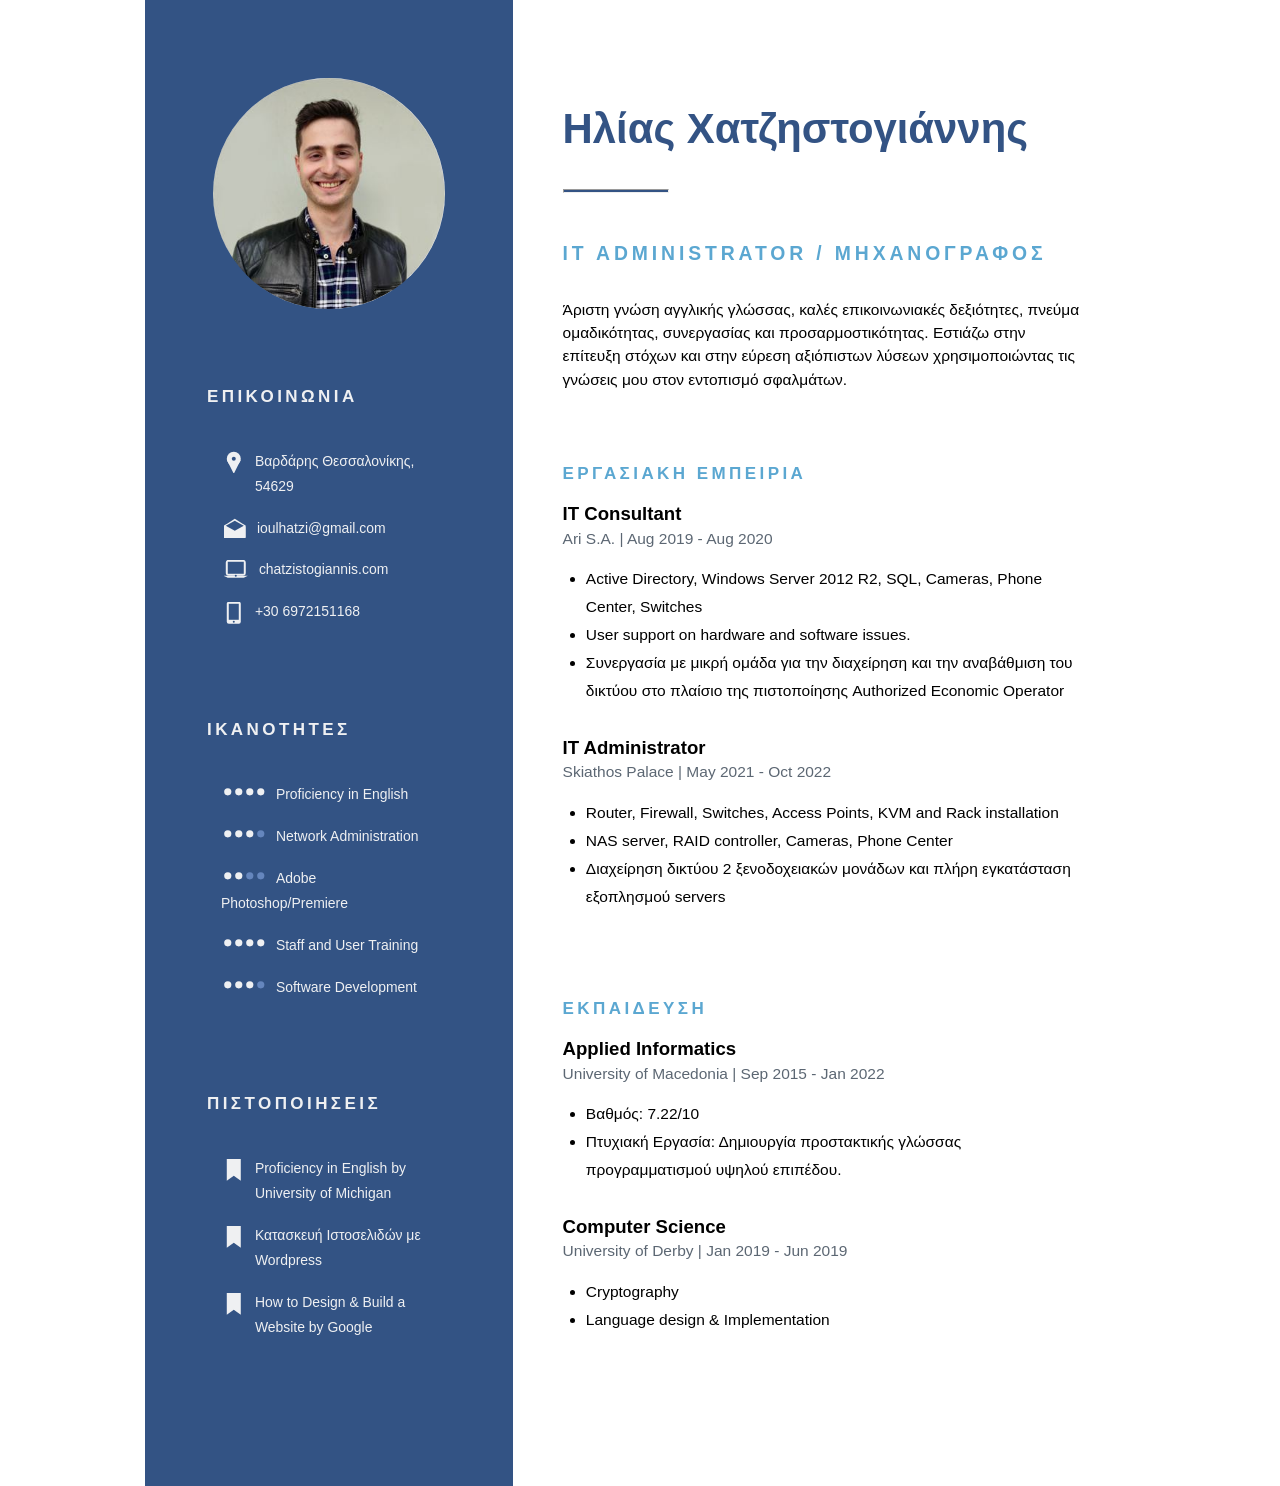
==== index.html @ c505139b "Initial Upload The core files" ====
<!DOCTYPE HTML>
<html>
	<head>
		<title>Ηλίας Χατζηστογιάννης - Ilias Chatzistogiannis</title>
		<meta name="description" content="Είμαι ο Ηλίας Χατζηστογιάννης και αυτή η σελίδα είναι το βιογραφικό μου σημείωμα. I am Ilias Chatzistogiannis and this page is my bio (CV).">
		<meta name="robots" content="index, nofollow">
		<meta charset="UTF-8">
		<meta name="google-site-verification" content="HahM0KrQglwc8ekzzWVrGLJrfPykYAit4gkiKJi67cs" />
		<meta name="author" content="Ilias Chatzistogiannis">
		<meta name="viewport" content="width=device-width, initial-scale=1, user-scalable=no">
		<link rel="stylesheet" href="styles.css">
	</head>
	<body>
		<div class="container">
			<div class="colgroup">
				<div class="col1 col-bg row1">
					<img src="eikona.jpg" alt="Πορτρέτο">
				</div>
				<div class="col2 row1">
					<h1>Ηλίας Χατζηστογιάννης</h1>
					<hr>
					<h2 class="accent">IT ADMINISTRATOR / ΜΗΧΑΝΟΓΡΑΦΟΣ</h2>
					<p>Άριστη γνώση αγγλικής γλώσσας, καλές επικοινωνιακές δεξιότητες, πνεύμα ομαδικότητας, συνεργασίας και προσαρμοστικότητας. Εστιάζω στην επίτευξη στόχων και στην εύρεση αξιόπιστων λύσεων χρησιμοποιώντας τις γνώσεις μου στον εντοπισμό σφαλμάτων.</p>
				</div>	
			</div>
			<div class="colgroup">
				<div class="col1 col-bg contact">
				<h3>ΕΠΙΚΟΙΝΩΝΙΑ</h3>
				<ul id="ul1">
					<li>
					<svg width="20" height="22"><circle cx="10" cy="7" r="7" fill="#EFF0F2"/>
					<circle cx="10" cy="7" r="2" fill="#335384"/>
					<polygon points="3,8 10,12 17,8 10,22" fill="#EFF0F2"/></svg>
					Βαρδάρης Θεσσαλονίκης, 54629</li>
					<li><svg width="22" height="20"><rect x="0" y="6" rx="2" ry="2" width="22" height="14" fill="#EFF0F2"/>
					<polygon points="0,7 11,0 22,7" fill="#EFF0F2"/>
					<polygon points="2,7 11,2 20,7 11,12" fill="#335384"/></svg>ioulhatzi@gmail.com</li>
					<li><svg width="24" height="19"><rect x="2" y="0" rx="3" ry="3" width="20" height="16" fill="#EFF0F2"/>
					<rect x="4" y="2" width="16" height="12" fill="#335384"/>
					<polygon points="0,16 24,16 20,18 4,18" fill="#EFF0F2"/>
					<circle cx="12" cy="16" r="1" fill="#335384"/>
					</svg>chatzistogiannis.com</li>
					<li><svg width="20" height="22"><rect x="3" y="0" rx="2" ry="2" width="14" height="22" fill="#EFF0F2"/>
					<rect x="5" y="2" width="10" height="16" fill="#335384"/>
					<circle cx="10" cy="20" r="1" fill="#335384"/>
					</svg>+30 6972151168</li>
				</ul>
				</div>			
				<div class="col2 exp">
						<h3 class="accent">ΕΡΓΑΣΙΑΚΗ ΕΜΠΕΙΡΙΑ</h3>
						<p><strong>IT Consultant</strong></br><span>Ari S.A. | Aug 2019 - Aug 2020</span></p>
						<ul>
							<li>Active Directory, Windows Server 2012 R2, SQL, Cameras, Phone Center, Switches</li>
							<li>User support on hardware and software issues.</li>
							<li>Συνεργασία με μικρή ομάδα για την διαχείρηση και την αναβάθμιση του δικτύου στο πλαίσιο της πιστοποίησης Authorized Economic Operator</li>
						</ul>
						<p><strong>IT Administrator</strong></br><span>Skiathos Palace | May 2021 - Oct 2022</span></p>
						<ul>
							<li>Router, Firewall, Switches, Access Points, KVM and Rack installation</li>
							<li>NAS server, RAID controller, Cameras, Phone Center</li>
							<li>Διαχείρηση δικτύου 2 ξενοδοχειακών μονάδων και πλήρη εγκατάσταση εξοπλησμού servers</li>
						</ul>
				</div>
			</div>
			<div class="colgroup">
				<div class="col1 col-bg skills">
					<h3>ΙΚΑΝΟΤΗΤΕΣ</h3>
					<ul id="ul2">
						<li><svg width="41" height="15"><circle cx="4" cy="7" r="3.6" fill="#EFF0F2"/>
						<circle cx="15" cy="7" r="3.6" fill="#EFF0F2"/>
						<circle cx="26" cy="7" r="3.6" fill="#EFF0F2"/>
						<circle cx="37" cy="7" r="3.6" fill="#EFF0F2"/>
						</svg>Proficiency in English</li>
						<li><svg width="41" height="15"><circle cx="4" cy="7" r="3.6" fill="#EFF0F2"/>
						<circle cx="15" cy="7" r="3.6" fill="#EFF0F2"/>
						<circle cx="26" cy="7" r="3.6" fill="#EFF0F2"/>
						<circle cx="37" cy="7" r="3.6" fill="#6586BD"/>
						</svg>Network Administration</li>
						<li><svg width="41" height="15"><circle cx="4" cy="7" r="3.6" fill="#EFF0F2"/>
						<circle cx="15" cy="7" r="3.6" fill="#EFF0F2"/>
						<circle cx="26" cy="7" r="3.6" fill="#6586BD"/>
						<circle cx="37" cy="7" r="3.6" fill="#6586BD"/>
						</svg>Adobe Photoshop/Premiere</li>
						<li><svg width="41" height="15"><circle cx="4" cy="7" r="3.6" fill="#EFF0F2"/>
						<circle cx="15" cy="7" r="3.6" fill="#EFF0F2"/>
						<circle cx="26" cy="7" r="3.6" fill="#EFF0F2"/>
						<circle cx="37" cy="7" r="3.6" fill="#EFF0F2"/>
						</svg>Staff and User Training</li>
						<li><svg width="41" height="15"><circle cx="4" cy="7" r="3.6" fill="#EFF0F2"/>
						<circle cx="15" cy="7" r="3.6" fill="#EFF0F2"/>
						<circle cx="26" cy="7" r="3.6" fill="#EFF0F2"/>
						<circle cx="37" cy="7" r="3.6" fill="#6586BD"/>
						</svg>Software Development</li>
					</ul>
				</div>
				
				<div class="col2 training">
					<h3 class="accent">ΕΚΠΑΙΔΕΥΣΗ</h3>
					<p><strong>Applied Informatics</strong></br><span>University of Macedonia | Sep 2015 - Jan 2022</span></p>
					<ul>
						<li>Βαθμός: 7.22/10</li>
						<li>Πτυχιακή Εργασία: Δημιουργία προστακτικής γλώσσας προγραμματισμού υψηλού επιπέδου.</li>
					</ul>
					<p><strong>Computer Science</strong></br><span>University of Derby | Jan 2019 - Jun 2019</span></p>
					<ul>
						<li>Cryptography</li>
						<li>Language design &#38; Implementation</li>
					</ul>
				</div>
			
			</div>
			<div class="colgroup">

					<div class="col1 col-bg certs">
					<h3>ΠΙΣΤΟΠΟΙΗΣΕΙΣ</h3>
					<ul id="ul3">
						<li><svg width="20" height="22">
						<polygon points="3,0 17,0 17,22 10,17 3,22" fill="#EFF0F2"/>
						</svg>Proficiency in English by University of Michigan</li>
						<li><svg width="20" height="22">
						<polygon points="3,0 17,0 17,22 10,17 3,22" fill="#EFF0F2"/>
						</svg>Κατασκευή Ιστοσελιδών με Wordpress</li>
						<li><svg width="20" height="22">
						<polygon points="3,0 17,0 17,22 10,17 3,22" fill="#EFF0F2"/>
						</svg>How to Design &#38; Build a Website by Google</li>
					</ul>
					</div>
					<div class="col2 empty">
					</div>
			</div>			

		</div>
		<script type="text/javascript">
			var ul1 = document.querySelector("#ul1");
			var ul2 = document.querySelector("#ul2");
			var ul3 = document.querySelector("#ul3");
			var windowheight = window.innerHeight;
			window.addEventListener('scroll', reveal);
			function reveal(){
				var revealtop1 = ul1.getBoundingClientRect().top;
				var revealtop2 = ul2.getBoundingClientRect().top;
				var revealtop3 = ul3.getBoundingClientRect().top;
				var revealpoint = 90;
				if (revealtop1 < windowheight - revealpoint){
					ul1.classList.add('ul1');
				}
				if (revealtop2 < windowheight - revealpoint){
					ul2.classList.add('ul2');
				}
				if (revealtop3 < windowheight + 50){
					ul3.classList.add('ul3');
				}
			}
		</script>
	</body>
</html>
---- styles.css ----
html{
	font-size: 15.5px;
}


body {
	margin: 0;
	font-family: Arial;
	padding: 0;
	line-height: 1.5rem;
	overflow-x: hidden;
}

h1 {
	font-size: clamp(0.8rem , 0.2rem + 3.4vw, 2.7rem);
	color: #335384;
	font-weight: 600;
	line-height: 1.5em;
	white-space: pre;
}

hr{
	background-color: #335384;
	width: 20%;
	height: 2px;
	margin-left: 0;
	margin-bottom: 2em;
	animation: slide 1.7s 1 forwards;
}

@keyframes slide {
  from {
    transform: translateX(420%);
	opacity: 0.05;
  }
  to {
    transform: translateX(0%);
	opacity: 1;
  }
}

strong{
	font-size: 1.2rem;
}

h2, h3 {
	letter-spacing: 0.2em;
	white-space: pre;
	font-weight: 550;
}

h2 {
	font-size: clamp(0.6rem , 0.1rem + 3vw, 1.25rem);
	line-height: 3em;
}

h3 {
	font-size: 1.1rem;
}

.accent {
	color: #5BA7D1;
}

p span {
	color: #5c6773;
}

.col-bg {
	background-color: #335384;
	color: #EFF0F2;
} 

.col1 {
	width: 28%;
	padding: 2em 4em 7em 4em;
}

.col2 {
	width: 60%;
	padding: 2em 3.2em;
}

/* Layout */

.container{
	margin: 0 auto;
	width: 100%;
	max-width: 990px;
}

.colgroup{
	display: flex;
	justify-content: space-between;
}

img{
	width: 95%;
	height: auto;
	border-radius: 50%;
	display: block;
    margin: 0.5em auto;
}

ul{
	padding: 0.5em 1em;
	line-height: 1.8em;
}

.col2 ul{
	padding: 0 0 1em 1.5em;
}

.col1 ul{
	font-size: 0.9rem;
	list-style-type: none;
}

.col1 ul li{
	margin: 1.2em 0;
}

.col2 ul > li::marker {
  font-weight: 900;
}

svg {
	padding: 0.2em 0.8em 0.3em 0.2em;
	display: inline-block;
	vertical-align: middle;
	float: left; 
}

.row1{
	padding-top: 4.5em;
}

.contact {
	margin-bottom: -15em;
	margin-top: -6.5em;
}

.exp {
	margin-top: -1.5em;
}

.skills {
	margin-top: -19.5em;
}

.training {
	margin-top: -1.5em;
}

.certs {
	margin-top: -22.7em;
}

@media (max-width: 946px){	
	html, body {
		width: 100%;
		height: 100%;
		margin: 0px;
		padding: 0px;
	}
	
	.colgroup{
		flex-direction: column;
		width: 100%;
	}
	
	.contact, .exp, .skills, .training, .certs, .row1{
		margin: 0;
		width: 100%;
		padding: 2em 0;
		max-width: 946px;
	}	
	
	img{
		width: 30%;
		padding: 0;
	}
	
	hr{
		opacity: 0.05;
		margin-left: 40%;
		animation: rota 1.6s 1 forwards;
	}
	
	body {
		text-align: center;
	}
	
	.container{
		max-width: 946px;
	}
	
	svg , ul > li::marker {
		float: none; 	
	}
	
	
	svg {
		padding: 0.1em 0.5em 0.15em 0em;
	}
	
	.empty{
		display: none;
	}
	
	h1 {
		font-size: clamp(1.55rem , 0.5rem + 4.4vw, 2.55rem);
		line-height: 1em;
	}
	
	h2 {
		font-size: 1.1rem;
		white-space: normal;
		line-height: 1.5em;
	}
	
	@keyframes rota {
	  from {
		transform: rotate(0deg);
		opacity: 0.05;
	  }
	  to {
		transform: rotate(360deg);
		opacity: 1;
	  }
	}
	
	p {
		width:88%;
		margin: auto;
	}
	ul {
		width:75%;
		margin: auto;
	}
	
	#ul1 {
		line-height: 1.5em;
		padding: 0.2em 1em;
		opacity: 0;
		transform: translateX(120%);
	}
	
	.ul1 {
		animation: slide 1.2s ease forwards;
	}
	@keyframes slide {
		from {
			transform: translateX(120%);
			opacity: 0.3;
		}
		to {
			transform: translateX(0%);
			opacity: 1;
		}
	}
	
	#ul2 {
		opacity: 0;
		transform: translateX(-120%);
	}
	
	.ul2 {
		animation: slide2 1.2s ease forwards;
	}
	@keyframes slide2 {
		from {
			transform: translateX(-120%);
			opacity: 0.3;
		}
		to {
			transform: translateX(0%);
			opacity: 1;
		}
	}
	
	#ul3 {
		opacity: 0;
		transform: translateY(120%);
	}
	
	.ul3 {
		animation: slide3 1.2s ease forwards;
	}
	@keyframes slide3 {
		from {
			transform: translateY(120%);
			opacity: 0.3;
		}
		to {
			transform: translateY(0%);
			opacity: 1;
		}
	}

	
}
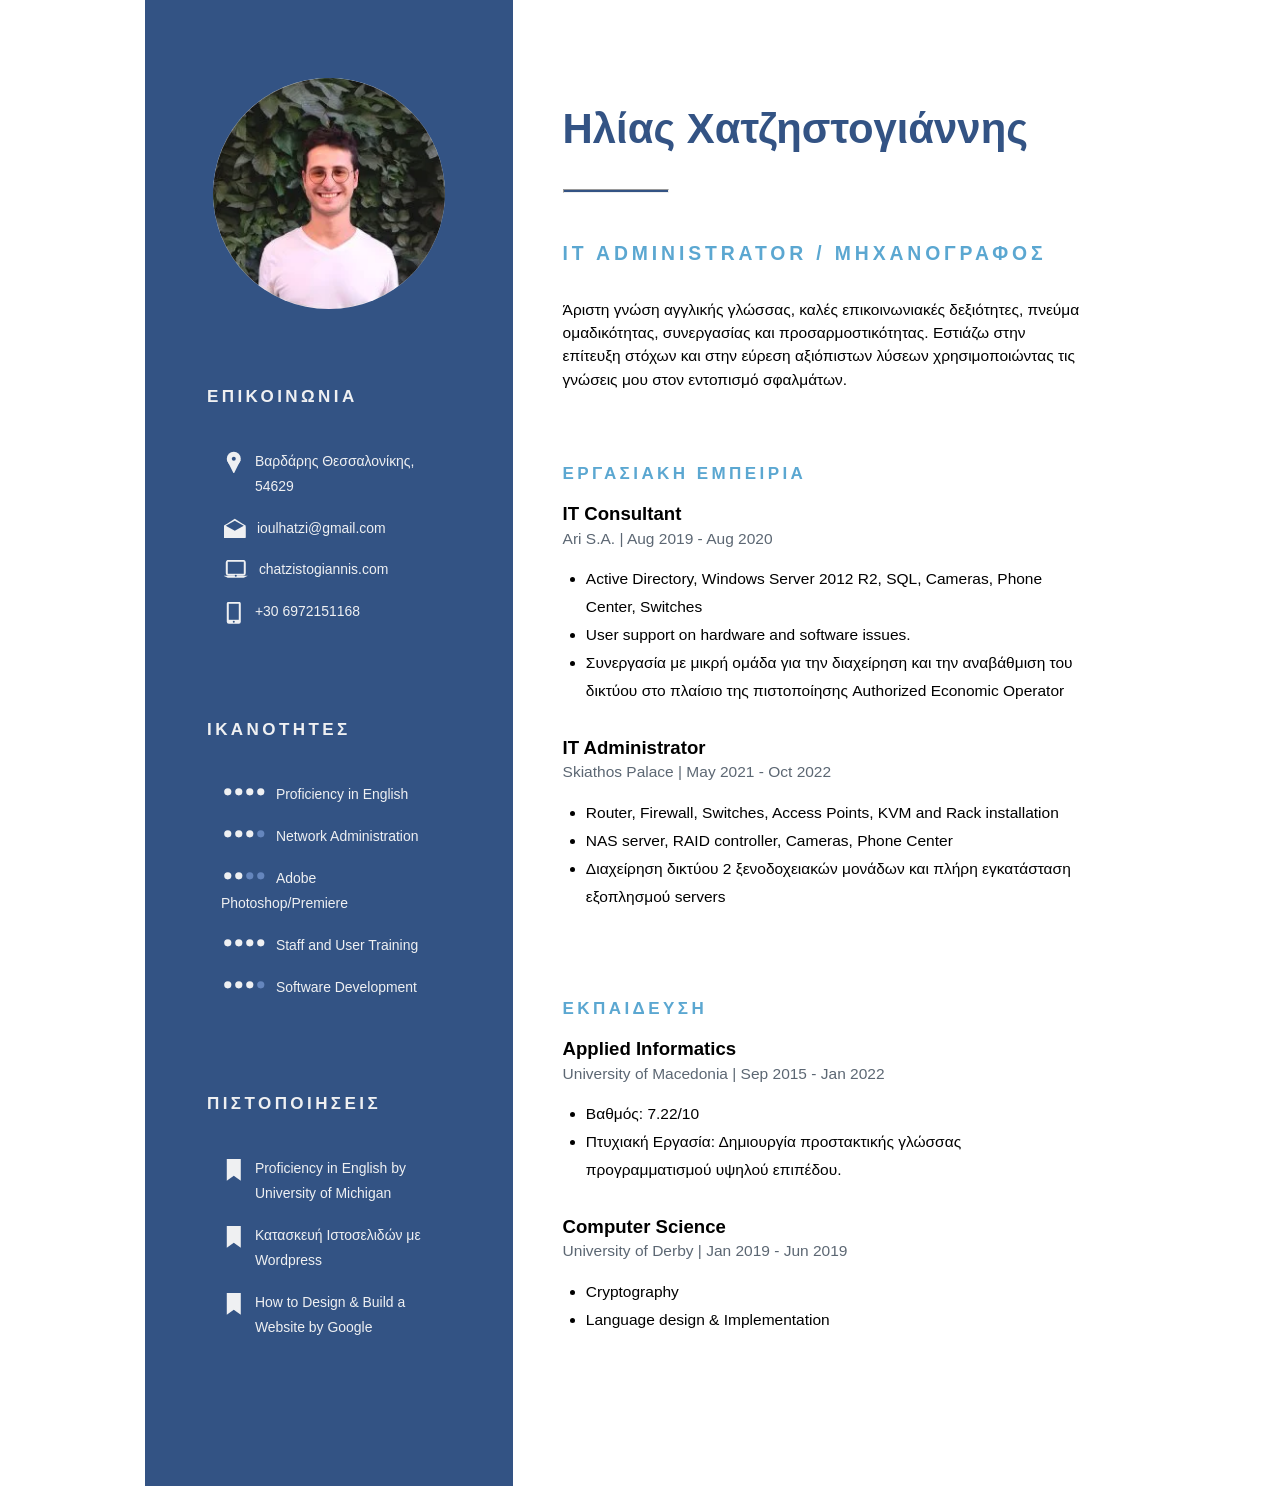
==== commit 16377596: "Update profile image Update profile image to webp to reduce site and increase quallity" ====
--- a/index.html
+++ b/index.html
@@ -14,7 +14,7 @@
 		<div class="container">
 			<div class="colgroup">
 				<div class="col1 col-bg row1">
-					<img src="eikona.jpg" alt="Πορτρέτο">
+					<img src="eikona.webp" alt="Πορτρέτο">
 				</div>
 				<div class="col2 row1">
 					<h1>Ηλίας Χατζηστογιάννης</h1>
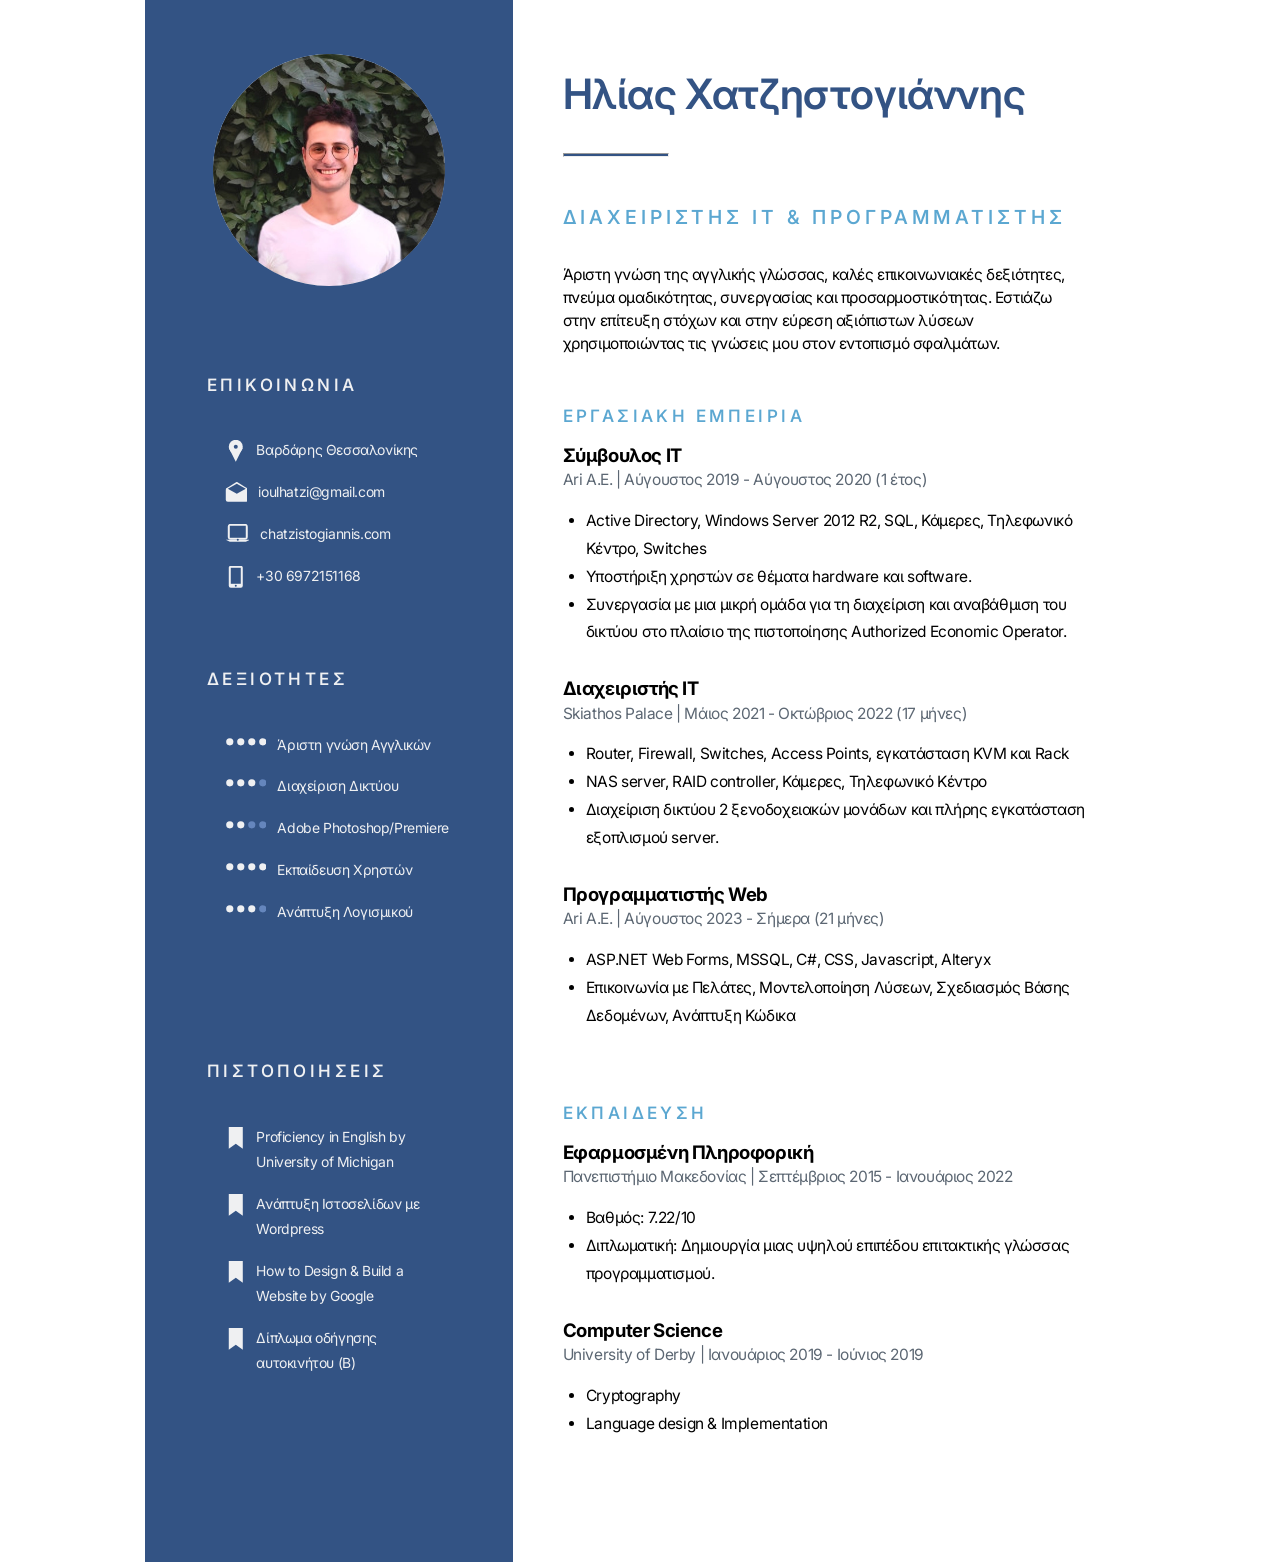
==== commit 1aef73e0: "Updated CV content and view Added new image, Added English language, Added recent work experience, C" ====
--- a/index.html
+++ b/index.html
@@ -1,26 +1,28 @@
 <!DOCTYPE HTML>
 <html>
 	<head>
-		<title>Ηλίας Χατζηστογιάννης - Ilias Chatzistogiannis</title>
-		<meta name="description" content="Είμαι ο Ηλίας Χατζηστογιάννης και αυτή η σελίδα είναι το βιογραφικό μου σημείωμα. I am Ilias Chatzistogiannis and this page is my bio (CV).">
+		<title>Ηλίας Χατζηστογιάννης</title>
+		<meta name="description" content="Είμαι ο Ηλίας Χατζηστογιάννης και αυτή η σελίδα είναι το βιογραφικό μου (CV). Είμαι ο Ηλίας Χατζηστογιάννης και αυτή η σελίδα είναι το βιογραφικό μου (CV).">
 		<meta name="robots" content="index, nofollow">
 		<meta charset="UTF-8">
-		<meta name="google-site-verification" content="HahM0KrQglwc8ekzzWVrGLJrfPykYAit4gkiKJi67cs" />
-		<meta name="author" content="Ilias Chatzistogiannis">
+		<meta name="author" content="Ηλίας Χατζηστογιάννης">
 		<meta name="viewport" content="width=device-width, initial-scale=1, user-scalable=no">
 		<link rel="stylesheet" href="styles.css">
+		<link rel="preconnect" href="https://fonts.googleapis.com">
+		<link rel="preconnect" href="https://fonts.gstatic.com" crossorigin>
+		<link href="https://fonts.googleapis.com/css2?family=Inter:wght@100..900&display=swap" rel="stylesheet">
 	</head>
 	<body>
 		<div class="container">
 			<div class="colgroup">
 				<div class="col1 col-bg row1">
-					<img src="eikona.webp" alt="Πορτρέτο">
+					<img src="eikona.webp" alt="Πορτραίτο">
 				</div>
 				<div class="col2 row1">
 					<h1>Ηλίας Χατζηστογιάννης</h1>
 					<hr>
-					<h2 class="accent">IT ADMINISTRATOR / ΜΗΧΑΝΟΓΡΑΦΟΣ</h2>
-					<p>Άριστη γνώση αγγλικής γλώσσας, καλές επικοινωνιακές δεξιότητες, πνεύμα ομαδικότητας, συνεργασίας και προσαρμοστικότητας. Εστιάζω στην επίτευξη στόχων και στην εύρεση αξιόπιστων λύσεων χρησιμοποιώντας τις γνώσεις μου στον εντοπισμό σφαλμάτων.</p>
+					<h2 class="accent">ΔΙΑΧΕΙΡΙΣΤΗΣ IT &amp; ΠΡΟΓΡΑΜΜΑΤΙΣΤΗΣ</h2>
+					<p>Άριστη γνώση της αγγλικής γλώσσας, καλές επικοινωνιακές δεξιότητες, πνεύμα ομαδικότητας, συνεργασίας και προσαρμοστικότητας. Εστιάζω στην επίτευξη στόχων και στην εύρεση αξιόπιστων λύσεων χρησιμοποιώντας τις γνώσεις μου στον εντοπισμό σφαλμάτων.</p>
 				</div>	
 			</div>
 			<div class="colgroup">
@@ -31,7 +33,7 @@
 					<svg width="20" height="22"><circle cx="10" cy="7" r="7" fill="#EFF0F2"/>
 					<circle cx="10" cy="7" r="2" fill="#335384"/>
 					<polygon points="3,8 10,12 17,8 10,22" fill="#EFF0F2"/></svg>
-					Βαρδάρης Θεσσαλονίκης, 54629</li>
+					Βαρδάρης Θεσσαλονίκης</li>
 					<li><svg width="22" height="20"><rect x="0" y="6" rx="2" ry="2" width="22" height="14" fill="#EFF0F2"/>
 					<polygon points="0,7 11,0 22,7" fill="#EFF0F2"/>
 					<polygon points="2,7 11,2 20,7 11,12" fill="#335384"/></svg>ioulhatzi@gmail.com</li>
@@ -48,63 +50,68 @@
 				</div>			
 				<div class="col2 exp">
 						<h3 class="accent">ΕΡΓΑΣΙΑΚΗ ΕΜΠΕΙΡΙΑ</h3>
-						<p><strong>IT Consultant</strong></br><span>Ari S.A. | Aug 2019 - Aug 2020</span></p>
+						<p><strong>Σύμβουλος IT</strong></br><span>Ari A.E. | Αύγουστος 2019 - Αύγουστος 2020 (1 έτος)</span></p>
 						<ul>
-							<li>Active Directory, Windows Server 2012 R2, SQL, Cameras, Phone Center, Switches</li>
-							<li>User support on hardware and software issues.</li>
-							<li>Συνεργασία με μικρή ομάδα για την διαχείρηση και την αναβάθμιση του δικτύου στο πλαίσιο της πιστοποίησης Authorized Economic Operator</li>
+							<li>Active Directory, Windows Server 2012 R2, SQL, Κάμερες, Τηλεφωνικό Κέντρο, Switches</li>
+							<li>Υποστήριξη χρηστών σε θέματα hardware και software.</li>
+							<li>Συνεργασία με μια μικρή ομάδα για τη διαχείριση και αναβάθμιση του δικτύου στο πλαίσιο της πιστοποίησης Authorized Economic Operator.</li>
 						</ul>
-						<p><strong>IT Administrator</strong></br><span>Skiathos Palace | May 2021 - Oct 2022</span></p>
+						<p><strong>Διαχειριστής IT</strong></br><span>Skiathos Palace | Μάιος 2021 - Οκτώβριος 2022 (17 μήνες)</span></p>
 						<ul>
-							<li>Router, Firewall, Switches, Access Points, KVM and Rack installation</li>
-							<li>NAS server, RAID controller, Cameras, Phone Center</li>
-							<li>Διαχείρηση δικτύου 2 ξενοδοχειακών μονάδων και πλήρη εγκατάσταση εξοπλησμού servers</li>
+							<li>Router, Firewall, Switches, Access Points, εγκατάσταση KVM και Rack</li>
+							<li>NAS server, RAID controller, Κάμερες, Τηλεφωνικό Κέντρο</li>
+							<li>Διαχείριση δικτύου 2 ξενοδοχειακών μονάδων και πλήρης εγκατάσταση εξοπλισμού server.</li>
+						</ul>
+						<p><strong>Προγραμματιστής Web</strong></br><span>Ari A.E. | Αύγουστος 2023 - Σήμερα (21 μήνες)</span></p>
+						<ul>
+							<li>ASP.NET Web Forms, MSSQL, C#, CSS, Javascript, Alteryx</li>
+							<li>Επικοινωνία με Πελάτες, Μοντελοποίηση Λύσεων, Σχεδιασμός Βάσης Δεδομένων, Ανάπτυξη Κώδικα</li>
 						</ul>
 				</div>
 			</div>
 			<div class="colgroup">
 				<div class="col1 col-bg skills">
-					<h3>ΙΚΑΝΟΤΗΤΕΣ</h3>
+					<h3>ΔΕΞΙΟΤΗΤΕΣ</h3>
 					<ul id="ul2">
 						<li><svg width="41" height="15"><circle cx="4" cy="7" r="3.6" fill="#EFF0F2"/>
 						<circle cx="15" cy="7" r="3.6" fill="#EFF0F2"/>
 						<circle cx="26" cy="7" r="3.6" fill="#EFF0F2"/>
 						<circle cx="37" cy="7" r="3.6" fill="#EFF0F2"/>
-						</svg>Proficiency in English</li>
+						</svg>Άριστη γνώση Αγγλικών</li>
 						<li><svg width="41" height="15"><circle cx="4" cy="7" r="3.6" fill="#EFF0F2"/>
 						<circle cx="15" cy="7" r="3.6" fill="#EFF0F2"/>
 						<circle cx="26" cy="7" r="3.6" fill="#EFF0F2"/>
 						<circle cx="37" cy="7" r="3.6" fill="#6586BD"/>
-						</svg>Network Administration</li>
+						</svg>Διαχείριση Δικτύου</li>
 						<li><svg width="41" height="15"><circle cx="4" cy="7" r="3.6" fill="#EFF0F2"/>
 						<circle cx="15" cy="7" r="3.6" fill="#EFF0F2"/>
 						<circle cx="26" cy="7" r="3.6" fill="#6586BD"/>
 						<circle cx="37" cy="7" r="3.6" fill="#6586BD"/>
-						</svg>Adobe Photoshop/Premiere</li>
+						</svg><span style="white-space: nowrap;">Adobe Photoshop/Premiere</span></li>
 						<li><svg width="41" height="15"><circle cx="4" cy="7" r="3.6" fill="#EFF0F2"/>
 						<circle cx="15" cy="7" r="3.6" fill="#EFF0F2"/>
 						<circle cx="26" cy="7" r="3.6" fill="#EFF0F2"/>
 						<circle cx="37" cy="7" r="3.6" fill="#EFF0F2"/>
-						</svg>Staff and User Training</li>
+						</svg>Εκπαίδευση Χρηστών</li>
 						<li><svg width="41" height="15"><circle cx="4" cy="7" r="3.6" fill="#EFF0F2"/>
 						<circle cx="15" cy="7" r="3.6" fill="#EFF0F2"/>
 						<circle cx="26" cy="7" r="3.6" fill="#EFF0F2"/>
 						<circle cx="37" cy="7" r="3.6" fill="#6586BD"/>
-						</svg>Software Development</li>
+						</svg>Ανάπτυξη Λογισμικού</li>
 					</ul>
 				</div>
 				
 				<div class="col2 training">
 					<h3 class="accent">ΕΚΠΑΙΔΕΥΣΗ</h3>
-					<p><strong>Applied Informatics</strong></br><span>University of Macedonia | Sep 2015 - Jan 2022</span></p>
+					<p><strong>Εφαρμοσμένη Πληροφορική</strong></br><span>Πανεπιστήμιο Μακεδονίας | Σεπτέμβριος 2015 - Ιανουάριος 2022</span></p>
 					<ul>
 						<li>Βαθμός: 7.22/10</li>
-						<li>Πτυχιακή Εργασία: Δημιουργία προστακτικής γλώσσας προγραμματισμού υψηλού επιπέδου.</li>
+						<li>Διπλωματική: Δημιουργία μιας υψηλού επιπέδου επιτακτικής γλώσσας προγραμματισμού.</li>
 					</ul>
-					<p><strong>Computer Science</strong></br><span>University of Derby | Jan 2019 - Jun 2019</span></p>
+					<p><strong>Computer Science</strong></br><span>University of Derby | Ιανουάριος 2019 - Ιούνιος 2019</span></p>
 					<ul>
 						<li>Cryptography</li>
-						<li>Language design &#38; Implementation</li>
+						<li>Language design &amp; Implementation</li>
 					</ul>
 				</div>
 			
@@ -119,10 +126,13 @@
 						</svg>Proficiency in English by University of Michigan</li>
 						<li><svg width="20" height="22">
 						<polygon points="3,0 17,0 17,22 10,17 3,22" fill="#EFF0F2"/>
-						</svg>Κατασκευή Ιστοσελιδών με Wordpress</li>
+						</svg>Ανάπτυξη Ιστοσελίδων με Wordpress</li>
 						<li><svg width="20" height="22">
 						<polygon points="3,0 17,0 17,22 10,17 3,22" fill="#EFF0F2"/>
-						</svg>How to Design &#38; Build a Website by Google</li>
+						</svg>How to Design &amp; Build a Website by Google</li>
+						<li><svg width="20" height="22">
+						<polygon points="3,0 17,0 17,22 10,17 3,22" fill="#EFF0F2"/>
+						</svg>Δίπλωμα οδήγησης αυτοκινήτου (Β)</li>
 					</ul>
 					</div>
 					<div class="col2 empty">
--- a/styles.css
+++ b/styles.css
@@ -5,10 +5,11 @@
 
 body {
 	margin: 0;
-	font-family: Arial;
+	font-family: 'Inter', sans-serif;
 	padding: 0;
 	line-height: 1.5rem;
 	overflow-x: hidden;
+	letter-spacing: -0.4px;
 }
 
 h1 {
@@ -17,6 +18,7 @@
 	font-weight: 600;
 	line-height: 1.5em;
 	white-space: pre;
+	margin-block-start: 16px;
 }
 
 hr{
@@ -73,7 +75,7 @@
 
 .col1 {
 	width: 28%;
-	padding: 2em 4em 7em 4em;
+	padding: 2rem 4rem 0px 4rem;
 }
 
 .col2 {
@@ -103,7 +105,7 @@
 }
 
 ul{
-	padding: 0.5em 1em;
+	padding: 0.5rem 0rem 0.5rem 1rem;
 	line-height: 1.8em;
 }
 
@@ -132,29 +134,31 @@
 }
 
 .row1{
-	padding-top: 4.5em;
+	padding-top: 3rem;
 }
 
 .contact {
 	margin-bottom: -15em;
-	margin-top: -6.5em;
+	margin-top: -5rem;
 }
 
 .exp {
-	margin-top: -1.5em;
-}
-
-.skills {
-	margin-top: -19.5em;
+	margin-top: -3rem;
+}
+
+.skills{
+	margin-top: -30.5rem;
+}
+
+.certs {
+	margin-top: -31.5rem;
 }
 
 .training {
-	margin-top: -1.5em;
-}
-
-.certs {
-	margin-top: -22.7em;
-}
+	margin-top: -2.5rem;
+}
+
+
 
 @media (max-width: 946px){	
 	html, body {
@@ -301,3 +305,68 @@
 	
 }
 
+@media print {
+	html{
+		width: 100%!important;
+	}
+	
+	#ul1 {
+    transform: translateX(0%);
+    opacity: 1;
+  }
+  #ul2 {
+    transform: translateX(0%);
+    opacity: 1;
+  }
+  #ul3 {
+    transform: translateY(0%);
+    opacity: 1;
+  }
+  hr {
+    transform: translateX(0%);
+    opacity: 1;
+  }
+	
+  hr {
+    transform: none;
+    opacity: 1;
+    animation: none;
+  }
+  
+  .skills{
+		margin-top: -30.5rem;
+	}
+	
+	.certs {
+	margin-top: -26rem;
+}
+  
+  .ul1, .ul2, .ul3 {
+    transform: none;
+    opacity: 1;
+    animation: none;
+  }
+	
+  .colgroup {
+    display: flex;
+    flex-direction: row;
+    justify-content: space-between;
+  }
+  .col1 {
+    width: 28%;
+    padding: 0.5rem 1rem 0px 1rem;
+  }
+  .col2 {
+    width: 60%;
+    padding: 0.5em 0.8em;
+  }
+  img {
+    width: 95%;
+  }
+  body {
+    text-align: left;
+  }
+  svg {
+    float: left;
+  }
+}
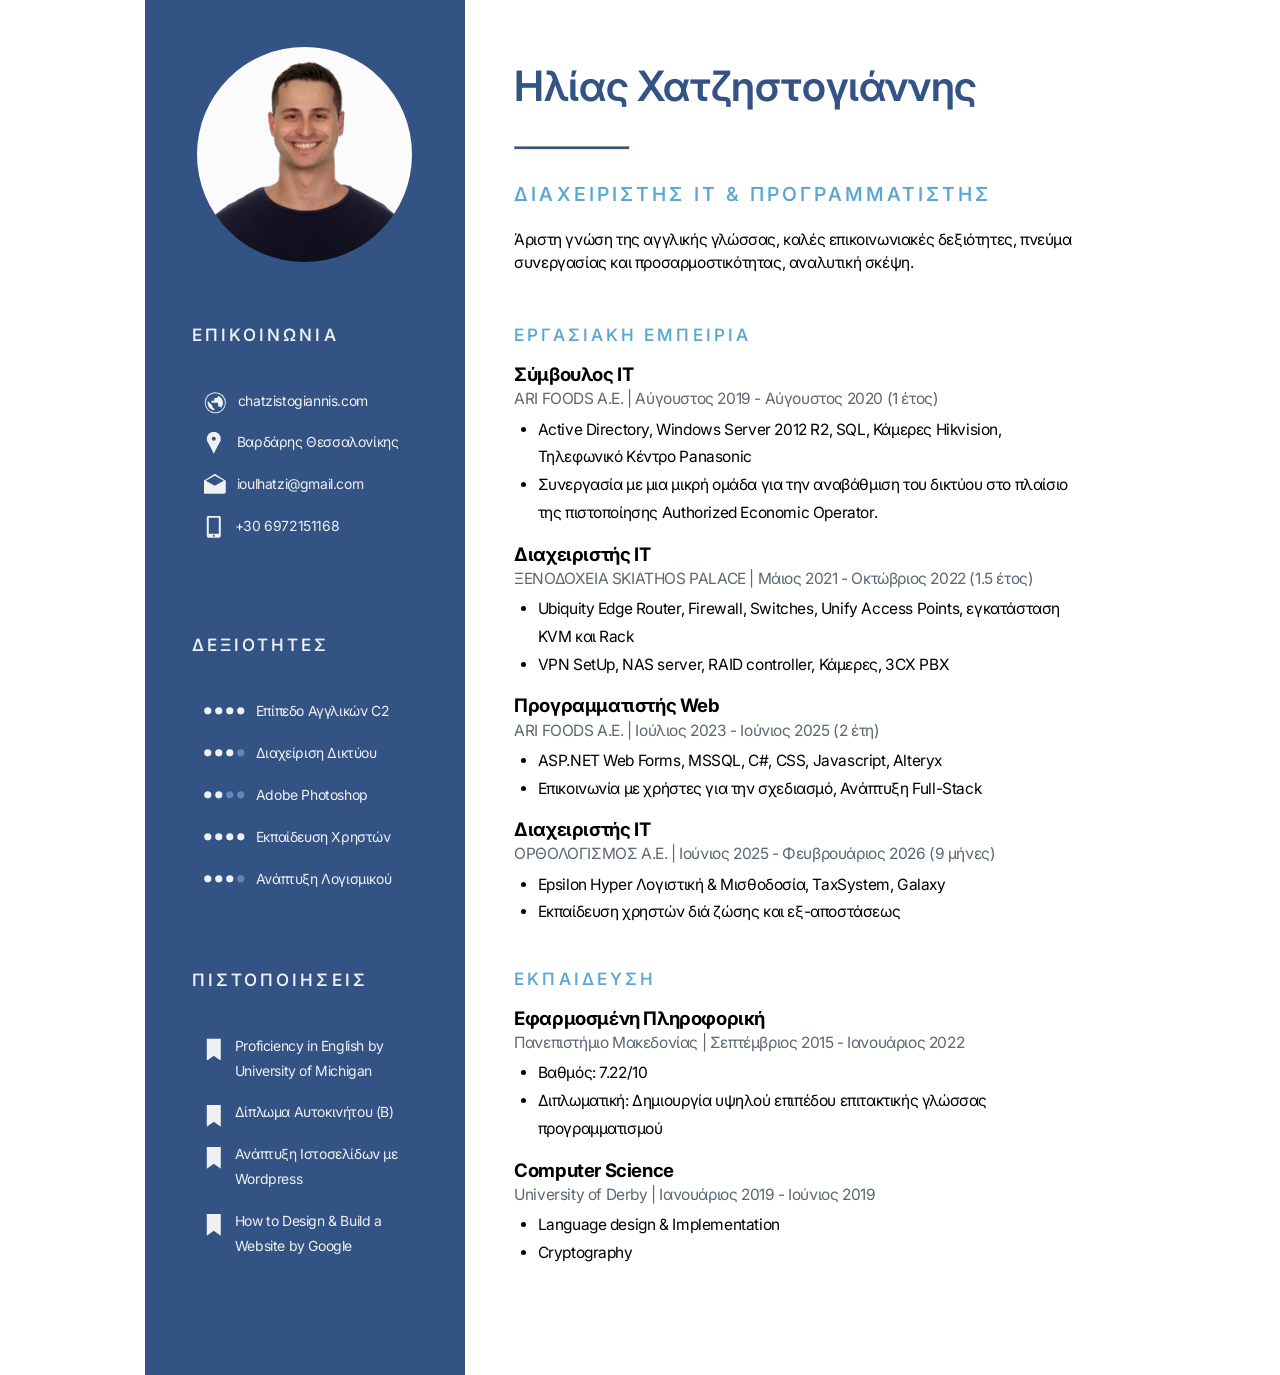
==== commit d81e44e2: "2026 Update · Added work expirience. · Improved PDF printing for A4 100%zoom · Adjusted Margins" ====
--- a/index.html
+++ b/index.html
@@ -22,26 +22,25 @@
 					<h1>Ηλίας Χατζηστογιάννης</h1>
 					<hr>
 					<h2 class="accent">ΔΙΑΧΕΙΡΙΣΤΗΣ IT &amp; ΠΡΟΓΡΑΜΜΑΤΙΣΤΗΣ</h2>
-					<p>Άριστη γνώση της αγγλικής γλώσσας, καλές επικοινωνιακές δεξιότητες, πνεύμα ομαδικότητας, συνεργασίας και προσαρμοστικότητας. Εστιάζω στην επίτευξη στόχων και στην εύρεση αξιόπιστων λύσεων χρησιμοποιώντας τις γνώσεις μου στον εντοπισμό σφαλμάτων.</p>
+					<p>Άριστη γνώση της αγγλικής γλώσσας, καλές επικοινωνιακές δεξιότητες, πνεύμα συνεργασίας και προσαρμοστικότητας, αναλυτική σκέψη.</p>
 				</div>	
 			</div>
 			<div class="colgroup">
 				<div class="col1 col-bg contact">
 				<h3>ΕΠΙΚΟΙΝΩΝΙΑ</h3>
 				<ul id="ul1">
+					<li> <svg width="23" height="24" viewBox="0 0 24 24">
+						<circle cx="12" cy="12" r="11" fill="#EFF0F2"/>
+						<path d="M12 2C6.48 2 2 6.48 2 12s4.48 10 10 10 10-4.48 10-10S17.52 2 12 2zm-1 17.93c-3.95-.49-7-3.85-7-7.93 0-.62.08-1.21.21-1.79L9 15v1c0 1.1.9 2 2 2v1.93zm6.9-2.54c-.26-.81-1-1.39-1.9-1.39h-1v-3c0-.55-.45-1-1-1H8v-2h2c.55 0 1-.45 1-1V7h2c1.1 0 2-.9 2-2v-.41c2.93 1.19 5 4.06 5 7.41 0 2.08-.8 3.97-2.1 5.39z" fill="#335384"/>
+					</svg>chatzistogiannis.com</li>
 					<li>
-					<svg width="20" height="22"><circle cx="10" cy="7" r="7" fill="#EFF0F2"/>
+					<svg width="22" height="22"><circle cx="10" cy="7" r="7" fill="#EFF0F2"/>
 					<circle cx="10" cy="7" r="2" fill="#335384"/>
 					<polygon points="3,8 10,12 17,8 10,22" fill="#EFF0F2"/></svg>
 					Βαρδάρης Θεσσαλονίκης</li>
 					<li><svg width="22" height="20"><rect x="0" y="6" rx="2" ry="2" width="22" height="14" fill="#EFF0F2"/>
 					<polygon points="0,7 11,0 22,7" fill="#EFF0F2"/>
 					<polygon points="2,7 11,2 20,7 11,12" fill="#335384"/></svg>ioulhatzi@gmail.com</li>
-					<li><svg width="24" height="19"><rect x="2" y="0" rx="3" ry="3" width="20" height="16" fill="#EFF0F2"/>
-					<rect x="4" y="2" width="16" height="12" fill="#335384"/>
-					<polygon points="0,16 24,16 20,18 4,18" fill="#EFF0F2"/>
-					<circle cx="12" cy="16" r="1" fill="#335384"/>
-					</svg>chatzistogiannis.com</li>
 					<li><svg width="20" height="22"><rect x="3" y="0" rx="2" ry="2" width="14" height="22" fill="#EFF0F2"/>
 					<rect x="5" y="2" width="10" height="16" fill="#335384"/>
 					<circle cx="10" cy="20" r="1" fill="#335384"/>
@@ -50,23 +49,25 @@
 				</div>			
 				<div class="col2 exp">
 						<h3 class="accent">ΕΡΓΑΣΙΑΚΗ ΕΜΠΕΙΡΙΑ</h3>
-						<p><strong>Σύμβουλος IT</strong></br><span>Ari A.E. | Αύγουστος 2019 - Αύγουστος 2020 (1 έτος)</span></p>
+						<p><strong>Σύμβουλος IT</strong></br><span>ARI FOODS A.E. | Αύγουστος 2019 - Αύγουστος 2020 (1 έτος)</span></p>
 						<ul>
-							<li>Active Directory, Windows Server 2012 R2, SQL, Κάμερες, Τηλεφωνικό Κέντρο, Switches</li>
-							<li>Υποστήριξη χρηστών σε θέματα hardware και software.</li>
-							<li>Συνεργασία με μια μικρή ομάδα για τη διαχείριση και αναβάθμιση του δικτύου στο πλαίσιο της πιστοποίησης Authorized Economic Operator.</li>
+							<li>Active Directory, Windows Server 2012 R2, SQL, Κάμερες Hikvision, Τηλεφωνικό Κέντρο Panasonic</li>
+							<li>Συνεργασία με μια μικρή ομάδα για την αναβάθμιση του δικτύου στο πλαίσιο της πιστοποίησης Authorized Economic Operator.</li>
 						</ul>
-						<p><strong>Διαχειριστής IT</strong></br><span>Skiathos Palace | Μάιος 2021 - Οκτώβριος 2022 (17 μήνες)</span></p>
+						<p><strong>Διαχειριστής IT</strong></br><span>ΞΕΝΟΔΟΧΕΙΑ SKIATHOS PALACE | Μάιος 2021 - Οκτώβριος 2022 (1.5 έτος)</span></p>
 						<ul>
-							<li>Router, Firewall, Switches, Access Points, εγκατάσταση KVM και Rack</li>
-							<li>NAS server, RAID controller, Κάμερες, Τηλεφωνικό Κέντρο</li>
-							<li>Διαχείριση δικτύου 2 ξενοδοχειακών μονάδων και πλήρης εγκατάσταση εξοπλισμού server.</li>
+							<li>Ubiquity Edge Router, Firewall, Switches, Unify Access Points, εγκατάσταση KVM και Rack</li>
+							<li>VPN SetUp, NAS server, RAID controller, Κάμερες, 3CX PBX</li>
 						</ul>
-						<p><strong>Προγραμματιστής Web</strong></br><span>Ari A.E. | Αύγουστος 2023 - Σήμερα (21 μήνες)</span></p>
+						<p><strong>Προγραμματιστής Web</strong></br><span>ARI FOODS A.E. | Ιούλιος 2023 - Ιούνιος 2025 (2 έτη)</span></p>
 						<ul>
 							<li>ASP.NET Web Forms, MSSQL, C#, CSS, Javascript, Alteryx</li>
-							<li>Επικοινωνία με Πελάτες, Μοντελοποίηση Λύσεων, Σχεδιασμός Βάσης Δεδομένων, Ανάπτυξη Κώδικα</li>
+							<li>Επικοινωνία με χρήστες για την σχεδιασμό, Ανάπτυξη Full-Stack</li>
 						</ul>
+						<p><strong>Διαχειριστής IT</strong></br><span>ΟΡΘΟΛΟΓΙΣΜΟΣ Α.Ε. | Ιούνιος 2025 - Φευβρουάριος 2026 (9 μήνες)</span></p>
+						<ul>
+							<li>Epsilon Hyper Λογιστική &amp; Μισθοδοσία, TaxSystem, Galaxy</li>
+							<li>Εκπαίδευση χρηστών διά ζώσης και εξ-αποστάσεως</li>						</ul>
 				</div>
 			</div>
 			<div class="colgroup">
@@ -77,7 +78,7 @@
 						<circle cx="15" cy="7" r="3.6" fill="#EFF0F2"/>
 						<circle cx="26" cy="7" r="3.6" fill="#EFF0F2"/>
 						<circle cx="37" cy="7" r="3.6" fill="#EFF0F2"/>
-						</svg>Άριστη γνώση Αγγλικών</li>
+						</svg>Επίπεδο Αγγλικών C2</li>
 						<li><svg width="41" height="15"><circle cx="4" cy="7" r="3.6" fill="#EFF0F2"/>
 						<circle cx="15" cy="7" r="3.6" fill="#EFF0F2"/>
 						<circle cx="26" cy="7" r="3.6" fill="#EFF0F2"/>
@@ -87,7 +88,7 @@
 						<circle cx="15" cy="7" r="3.6" fill="#EFF0F2"/>
 						<circle cx="26" cy="7" r="3.6" fill="#6586BD"/>
 						<circle cx="37" cy="7" r="3.6" fill="#6586BD"/>
-						</svg><span style="white-space: nowrap;">Adobe Photoshop/Premiere</span></li>
+						</svg><span style="white-space: nowrap;">Adobe Photoshop</span></li>
 						<li><svg width="41" height="15"><circle cx="4" cy="7" r="3.6" fill="#EFF0F2"/>
 						<circle cx="15" cy="7" r="3.6" fill="#EFF0F2"/>
 						<circle cx="26" cy="7" r="3.6" fill="#EFF0F2"/>
@@ -106,12 +107,12 @@
 					<p><strong>Εφαρμοσμένη Πληροφορική</strong></br><span>Πανεπιστήμιο Μακεδονίας | Σεπτέμβριος 2015 - Ιανουάριος 2022</span></p>
 					<ul>
 						<li>Βαθμός: 7.22/10</li>
-						<li>Διπλωματική: Δημιουργία μιας υψηλού επιπέδου επιτακτικής γλώσσας προγραμματισμού.</li>
+						<li>Διπλωματική: Δημιουργία υψηλού επιπέδου επιτακτικής γλώσσας προγραμματισμού</li>
 					</ul>
 					<p><strong>Computer Science</strong></br><span>University of Derby | Ιανουάριος 2019 - Ιούνιος 2019</span></p>
 					<ul>
-						<li>Cryptography</li>
 						<li>Language design &amp; Implementation</li>
+						<li>Cryptography</li>						
 					</ul>
 				</div>
 			
@@ -126,13 +127,13 @@
 						</svg>Proficiency in English by University of Michigan</li>
 						<li><svg width="20" height="22">
 						<polygon points="3,0 17,0 17,22 10,17 3,22" fill="#EFF0F2"/>
+						</svg>Δίπλωμα Αυτοκινήτου (Β)</li>
+						<li><svg width="20" height="22">
+						<polygon points="3,0 17,0 17,22 10,17 3,22" fill="#EFF0F2"/>
 						</svg>Ανάπτυξη Ιστοσελίδων με Wordpress</li>
 						<li><svg width="20" height="22">
 						<polygon points="3,0 17,0 17,22 10,17 3,22" fill="#EFF0F2"/>
 						</svg>How to Design &amp; Build a Website by Google</li>
-						<li><svg width="20" height="22">
-						<polygon points="3,0 17,0 17,22 10,17 3,22" fill="#EFF0F2"/>
-						</svg>Δίπλωμα οδήγησης αυτοκινήτου (Β)</li>
 					</ul>
 					</div>
 					<div class="col2 empty">
--- a/styles.css
+++ b/styles.css
@@ -1,3 +1,11 @@
+@font-face {
+    font-family: 'Inter';
+    src: url('Inter-VariableFont.ttf') format('truetype');
+    font-weight: 100 900;    /* Variable range: covers thin to black */
+    font-style: normal;
+    font-display: swap;      /* Improves loading performance */
+}
+
 html{
 	font-size: 15.5px;
 }
@@ -26,7 +34,7 @@
 	width: 20%;
 	height: 2px;
 	margin-left: 0;
-	margin-bottom: 2em;
+	margin-bottom: 1rem;
 	animation: slide 1.7s 1 forwards;
 }
 
@@ -45,18 +53,20 @@
 	font-size: 1.2rem;
 }
 
-h2, h3 {
-	letter-spacing: 0.2em;
-	white-space: pre;
+h2, h3 {	
+	white-space: nowrap;
 	font-weight: 550;
 }
 
 h2 {
+	letter-spacing: 0.2rem;
 	font-size: clamp(0.6rem , 0.1rem + 3vw, 1.25rem);
 	line-height: 3em;
+	margin-block: 0px;
 }
 
 h3 {
+	letter-spacing: 0.2rem;
 	font-size: 1.1rem;
 }
 
@@ -74,13 +84,17 @@
 } 
 
 .col1 {
-	width: 28%;
-	padding: 2rem 4rem 0px 4rem;
+	width: 25%;
+	padding: 2rem 3rem 0px 3rem;
 }
 
 .col2 {
-	width: 60%;
+	width: 63%;
 	padding: 2em 3.2em;
+}
+
+.col2.row1 p {
+	margin-block-start: 5px;
 }
 
 /* Layout */
@@ -101,7 +115,10 @@
 	height: auto;
 	border-radius: 50%;
 	display: block;
-    margin: 0.5em auto;
+    margin: 0px auto;
+	aspect-ratio: 1 / 1;
+    object-fit: cover;
+	object-position: top center;
 }
 
 ul{
@@ -109,13 +126,20 @@
 	line-height: 1.8em;
 }
 
+#ul2 li svg , #ul3 li svg{
+	padding-bottom: 0px;
+	margin-top: 3px;
+}
+
+
 .col2 ul{
-	padding: 0 0 1em 1.5em;
+	padding: 0 0 0 1.5em;
 }
 
 .col1 ul{
 	font-size: 0.9rem;
 	list-style-type: none;
+	padding-left: 0.6rem;
 }
 
 .col1 ul li{
@@ -134,28 +158,40 @@
 }
 
 .row1{
+	padding-top: 2.5rem;
+}
+
+.row1.col1{
 	padding-top: 3rem;
 }
 
 .contact {
 	margin-bottom: -15em;
-	margin-top: -5rem;
+	margin-top: -3rem;
 }
 
 .exp {
 	margin-top: -3rem;
 }
 
+.exp p, .training p{
+	margin-block-end: 0px;
+}
+
+.exp ul, .training ul{
+	margin-block-start: 5px;
+}
+
 .skills{
-	margin-top: -30.5rem;
+	margin-top: -25rem;
 }
 
 .certs {
-	margin-top: -31.5rem;
+	margin-top: -25.4rem;
 }
 
 .training {
-	margin-top: -2.5rem;
+	margin-top: -3.5rem;
 }
 
 
@@ -199,10 +235,27 @@
 		max-width: 946px;
 	}
 	
+	.col2.training ul {
+		list-style-type: none;
+	}
+
+	.col2.training ul li {
+		list-style-type: none;
+	}
+	
+	.col2 ul{
+		padding: 0 0 2em 1.5em;
+	}
+
+	
 	svg , ul > li::marker {
 		float: none; 	
 	}
 	
+	#ul2 li svg{
+		padding-bottom: 3px;
+		margin-top: 0px;
+	}
 	
 	svg {
 		padding: 0.1em 0.5em 0.15em 0em;
@@ -218,10 +271,14 @@
 	}
 	
 	h2 {
+		letter-spacing: 0.6rem;
 		font-size: 1.1rem;
 		white-space: normal;
-		line-height: 1.5em;
-	}
+		line-height: 1.5rem;
+		font-weight: 550;
+	}
+	
+	
 	
 	@keyframes rota {
 	  from {
@@ -308,24 +365,25 @@
 @media print {
 	html{
 		width: 100%!important;
+		zoom: 90%;
 	}
 	
 	#ul1 {
-    transform: translateX(0%);
-    opacity: 1;
-  }
-  #ul2 {
-    transform: translateX(0%);
-    opacity: 1;
-  }
-  #ul3 {
-    transform: translateY(0%);
-    opacity: 1;
-  }
-  hr {
-    transform: translateX(0%);
-    opacity: 1;
-  }
+		transform: translateX(0%);
+		opacity: 1;
+	  }
+	  #ul2 {
+		transform: translateX(0%);
+		opacity: 1;
+	  }
+	  #ul3 {
+		transform: translateY(0%);
+		opacity: 1;
+	  }
+	  hr {
+		transform: translateX(0%);
+		opacity: 1;
+	  }
 	
   hr {
     transform: none;
@@ -333,19 +391,59 @@
     animation: none;
   }
   
-  .skills{
-		margin-top: -30.5rem;
-	}
-	
+  .contact{
+	  padding-top: 1rem;
+  }
+  
+  
+  .exp {
+	margin-top: 0rem;
+}
+  
+  img{
+	width: 80%!important;
+	height: auto;
+	border-radius: 50%;
+	display: block;
+    margin: 0px auto;
+	aspect-ratio: 1 / 1;
+	padding-bottom:5px;
+}
+  
+	.skills{
+		margin-top: -22rem!important;
+	}
+	.skills svg{
+		display:none;
+	}
+
 	.certs {
-	margin-top: -26rem;
-}
-  
-  .ul1, .ul2, .ul3 {
-    transform: none;
+		margin-top: -23rem!important;
+		padding-bottom: 3rem;
+		box-shadow: 0px 100px 0px #335384;
+}		
+  
+  .training {
+	margin-top: 0rem;
+}
+
+
+.col2.training ul {
+		list-style-type: unset;
+	}
+
+	.col2.training ul li {
+		list-style-type: unset;
+	}
+
+  .col1 ul{
+	font-size: 0.9rem;
+	list-style-type: none;
+	padding-left: 0px!important;
+	transform: none;
     opacity: 1;
     animation: none;
-  }
+}
 	
   .colgroup {
     display: flex;
@@ -354,12 +452,23 @@
   }
   .col1 {
     width: 28%;
-    padding: 0.5rem 1rem 0px 1rem;
-  }
+    padding: 0.3rem 1rem 0 2rem;
+	background-color: #335384;
+	color: #EFF0F2;
+	overflow-x: hidden;
+  }
+  
+
+  
   .col2 {
-    width: 60%;
-    padding: 0.5em 0.8em;
-  }
+    width: 63%;
+    padding: 1rem 0 0 2rem!important;
+  }
+	
+  .col2 ul{
+	padding: 0 0 0 1em;
+}
+  
   img {
     width: 95%;
   }
@@ -369,4 +478,20 @@
   svg {
     float: left;
   }
+  
+  h2, h3 {	
+		white-space: nowrap;
+		font-weight: 550;
+	}
+
+	h2 {
+		letter-spacing: 0.2rem;
+		font-size: clamp(0.6rem , 0.1rem + 3vw, 1.25rem);
+		line-height: 3em;
+	}
+
+	h3 {
+		letter-spacing: 0.2rem;
+		font-size: 1.1rem;
+	}
 }
